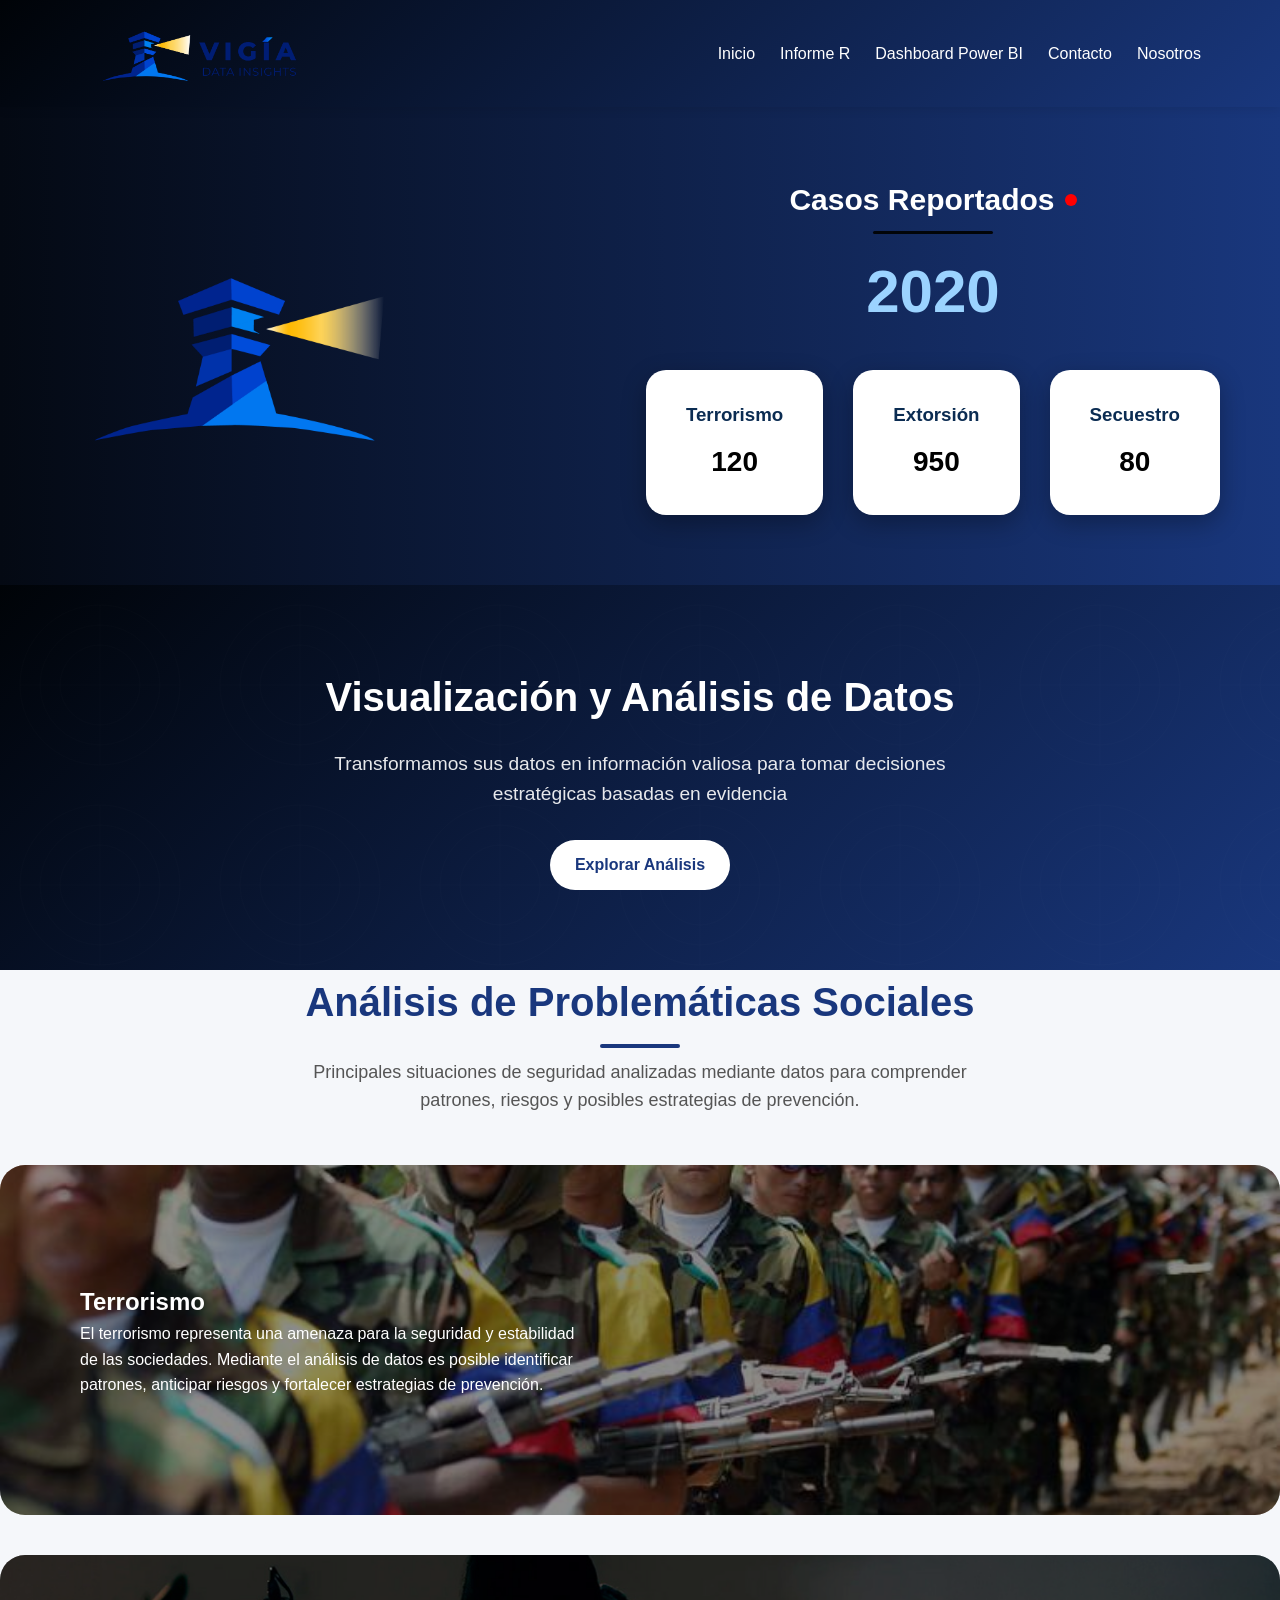
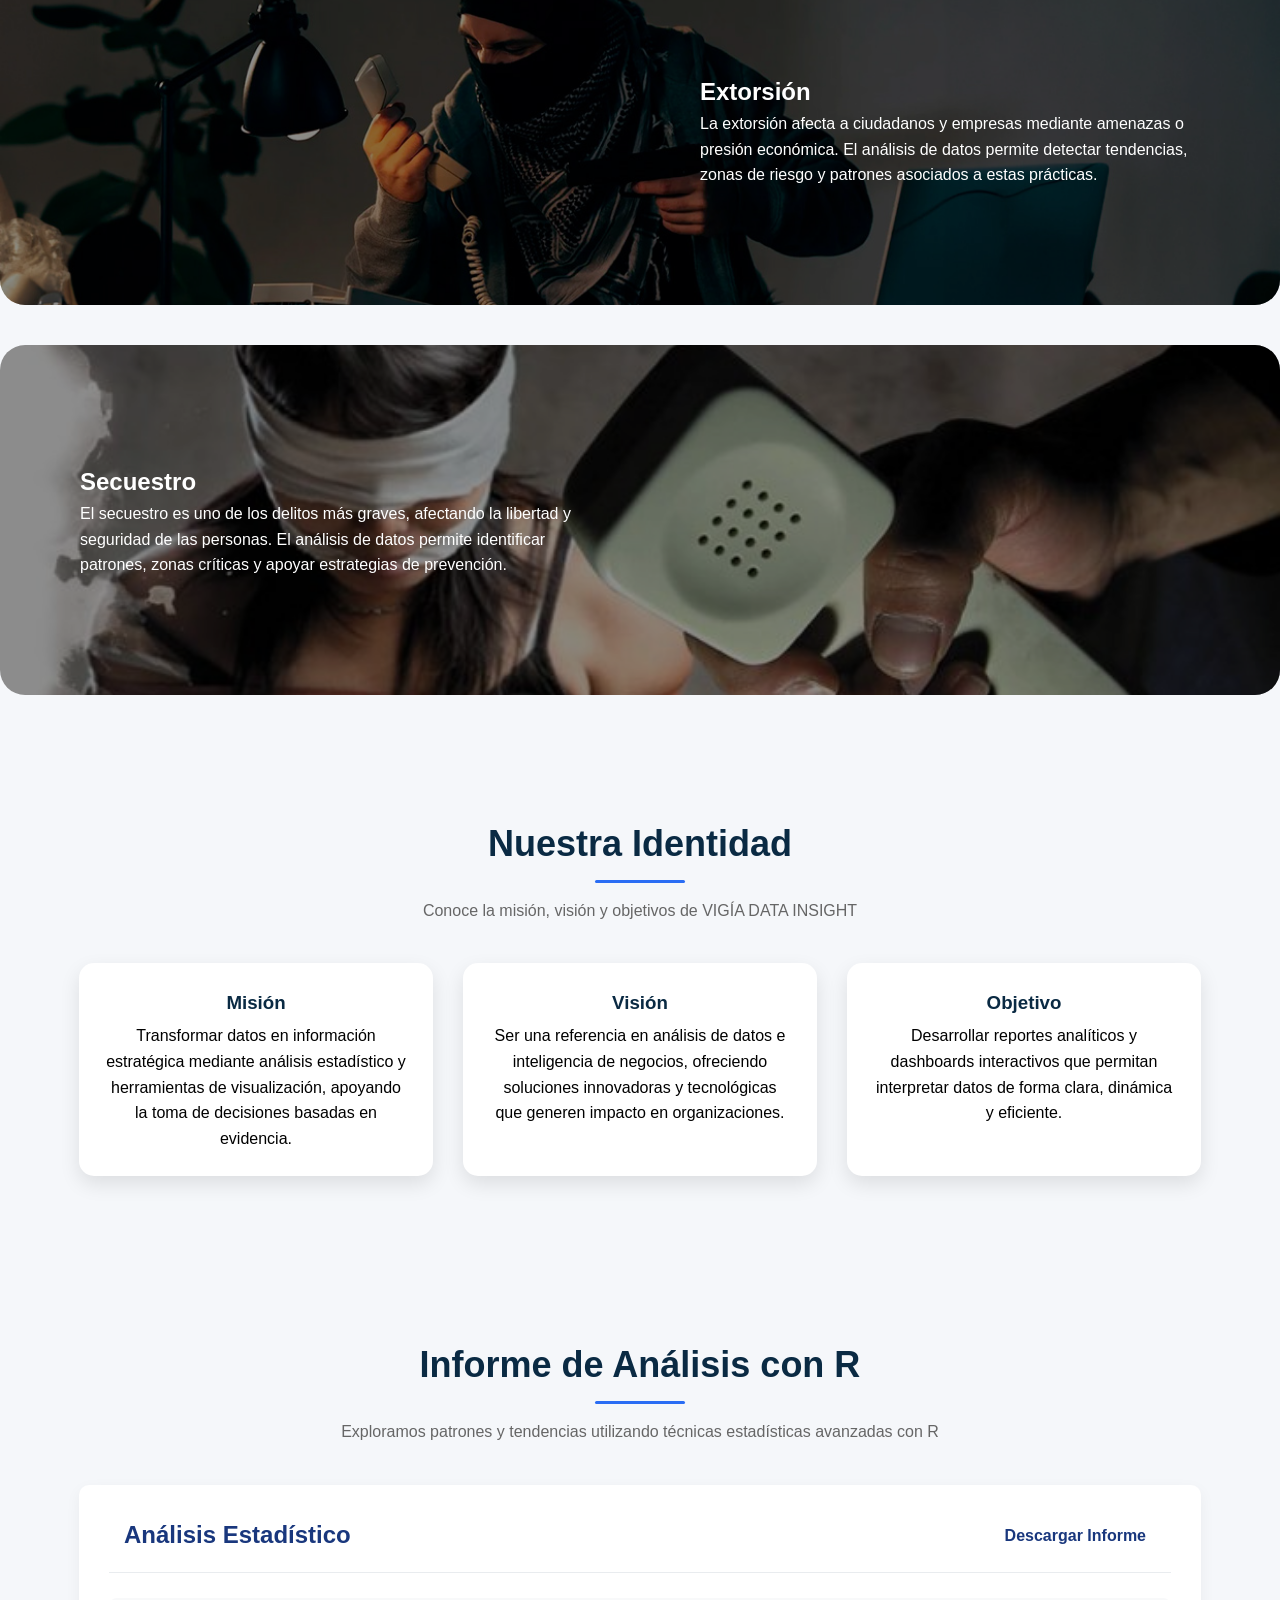
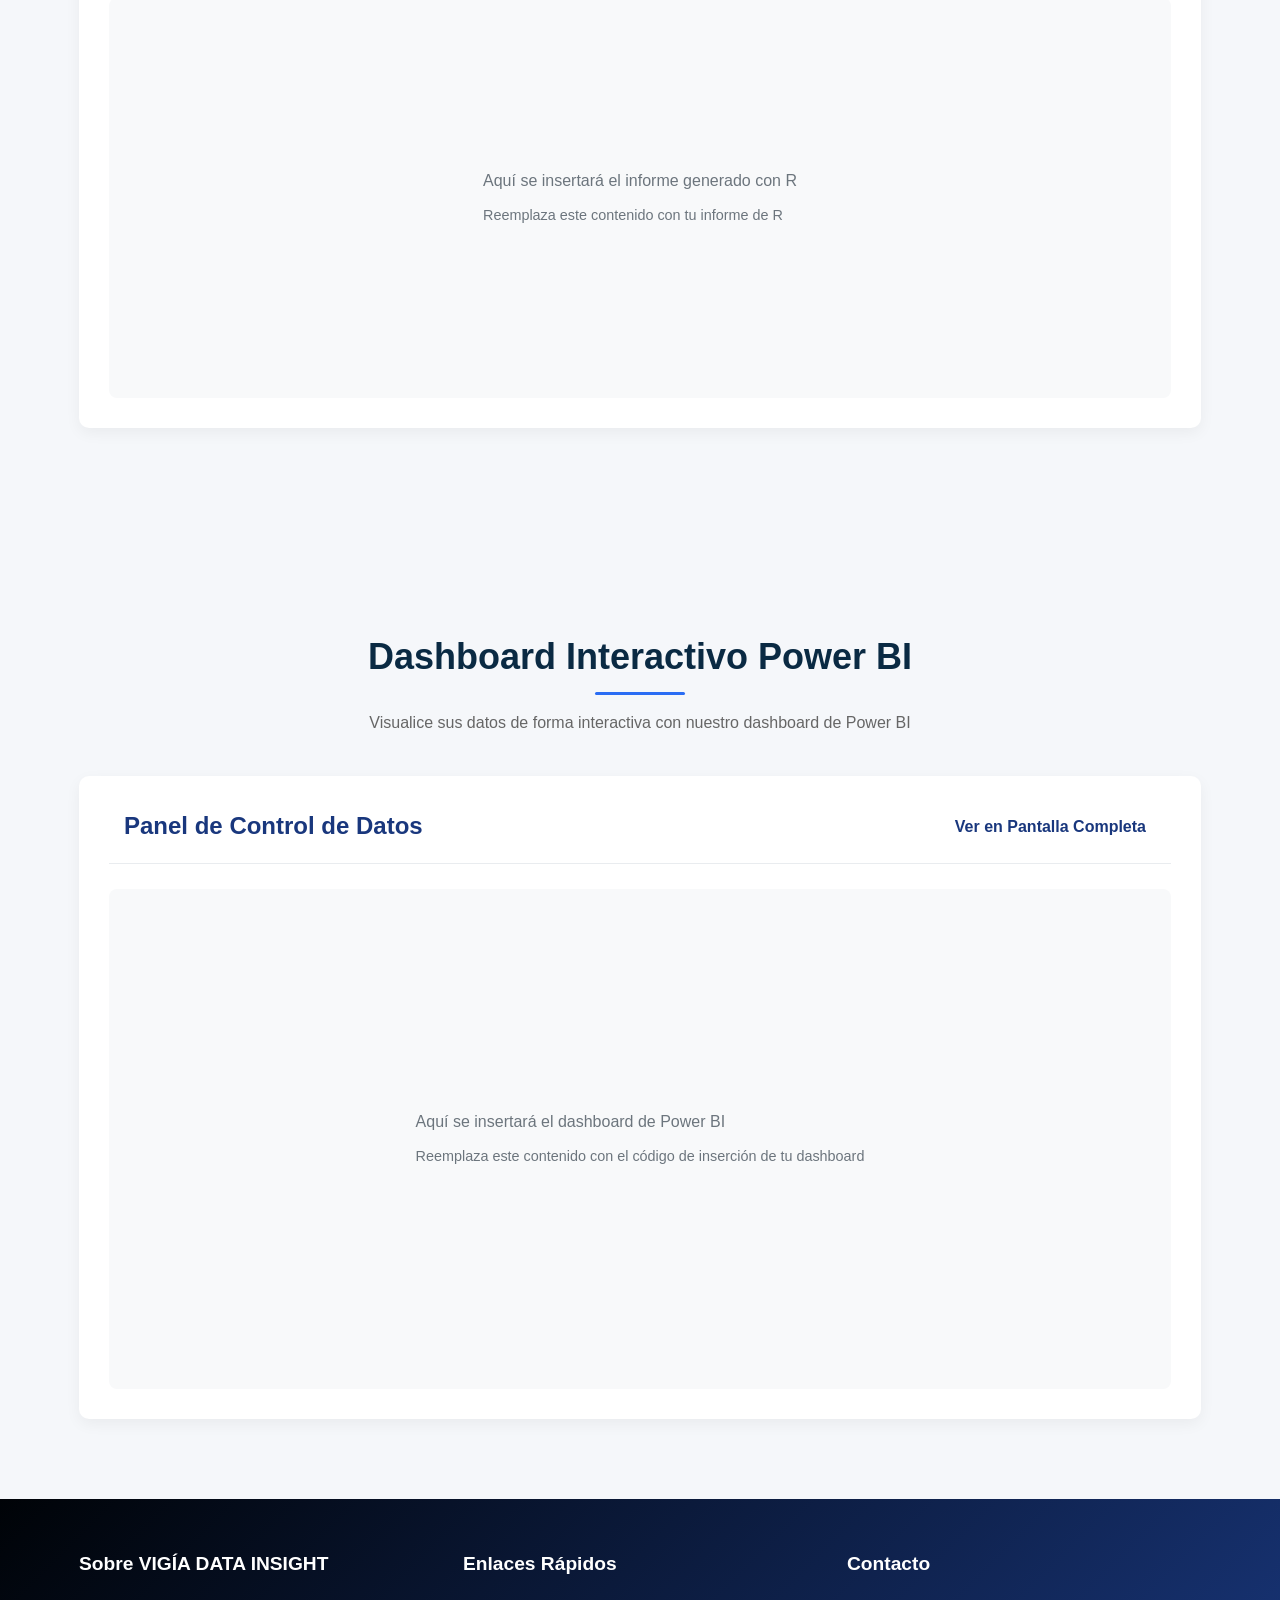
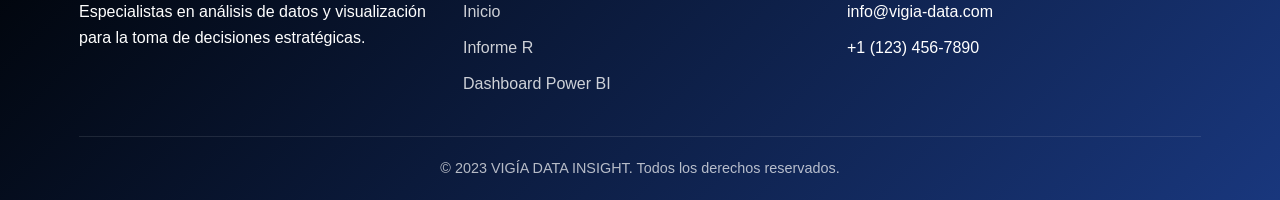
==== vigia_data/index.html @ 7adf818f "repositorio ordenado de la pagina web" ====
<!DOCTYPE html>
<html lang="es">
<head>
    <meta charset="UTF-8">
    <meta name="viewport" content="width=device-width, initial-scale=1.0">
    <title>VIGÍA DATA INSIGHT - Análisis de Datos</title>
    <link rel="stylesheet" href="css/styles.css">

</head>
<body>
    <!-- Header -->
    <header>
        <div class="container">
            <div class="header-content">
                <div class="logo">
                    <img src="img/Vigia Logotipo editable_Version Vertical copia.png" alt="Logo VGIA" class="logo-img">
                    <div class="logo-text">
                        <h1></h1>
                        <span></span>
                    </div>
                </div>
                <nav>
                    <ul>
                        <li><a href="#inicio">Inicio</a></li>
                        <li><a href="#informe-r">Informe R</a></li>
                        <li><a href="#dashboard-bi">Dashboard Power BI</a></li>
                        <li><a href="#contacto">Contacto</a></li>
                        <li><a href="#" onclick="mostrarCreditos()">Nosotros</a></li>
                    </ul>
                </nav>
            </div>
        </div>
    </header>

    <div id="contenido-principal">
    
     <section class="casos">

<div class="logo-area">
    <img src="img/Vigia Logotipo editable_Logo app .png" alt="logo">
</div>

<div class="datos-area">

    <div class="titulo-casos">
        <h2>Casos Reportados</h2>
        <span class="live-dot"></span>
    </div>

    <div class="anio" id="anio">2020</div>

    <div class="cards">

        <div class="card">
            <h3>Terrorismo</h3>
            <p id="terrorismo">0</p>
        </div>

        <div class="card">
            <h3>Extorsión</h3>
            <p id="extorsion">0</p>
        </div>

        <div class="card">
            <h3>Secuestro</h3>
            <p id="secuestro">0</p>
        </div>

    </div>

</div>

</section>
        <!-- Hero Section -->
    <section class="hero" id="inicio">
        <div class="container">
            <div class="hero-content">
                <h2>Visualización y Análisis de Datos</h2>
                <p>Transformamos sus datos en información valiosa para tomar decisiones estratégicas basadas en evidencia</p>
                <a href="#informe-r" class="btn">Explorar Análisis</a>
            </div>
        </div>
    </section>
    
    <section class="problemas">
        
        <div class="titulo-problemas">
                <h1>Análisis de Problemáticas Sociales</h1>
                <p>Principales situaciones de seguridad analizadas mediante datos para comprender patrones, riesgos y posibles estrategias de prevención.</p>
        </div>
    <!-- TERRORISMO -->
        <div class="problema">
            <div class="problema-img">
                <img src="img/terrorismo.jpg" alt="Terrorismo">
            </div>

            <div class="problema-texto">
                <h2>Terrorismo</h2>
                <p>
                    El terrorismo representa una amenaza para la seguridad y estabilidad de las sociedades.
                    Mediante el análisis de datos es posible identificar patrones, anticipar riesgos y
                    fortalecer estrategias de prevención.
                </p>
            </div>
        </div>


    <!-- EXTORSION -->
        <div class="problema reverse">
            <div class="problema-img">
                <img src="img/extorsion.jpg" alt="Extorsión">
            </div>

            <div class="problema-texto">
                <h2>Extorsión</h2>
                <p>
                    La extorsión afecta a ciudadanos y empresas mediante amenazas o presión económica.
                    El análisis de datos permite detectar tendencias, zonas de riesgo y patrones
                    asociados a estas prácticas.
                </p>
            </div>
        </div>

    <!-- SECUESTRO -->
        <div class="problema">
            <div class="problema-img">
                <img src="img/secuestro.jpg" alt="Secuestro">
            </div>

        <div class="problema-texto">
                <h2>Secuestro</h2>
                <p>
                    El secuestro es uno de los delitos más graves, afectando la libertad y seguridad
                    de las personas. El análisis de datos permite identificar patrones, zonas críticas
                    y apoyar estrategias de prevención.
                </p>
            </div>
        </div>

    </section>
    <!-- Sección Misión, Visión y Objetivos -->
    <section class="section" id="nosotros">
        <div class="container">
            <div class="section-title">
                <h2>Nuestra Identidad</h2>
                <p>Conoce la misión, visión y objetivos de VIGÍA DATA INSIGHT</p>
            </div>

            <div class="team-grid">

                <div class="team-card">
                    <h3>Misión</h3>
                    <p>
                        Transformar datos en información estratégica mediante análisis estadístico y herramientas de visualización, 
                        apoyando la toma de decisiones basadas en evidencia.
                    </p>
                </div>

                <div class="team-card">
                    <h3>Visión</h3>
                    <p>
                        Ser una referencia en análisis de datos e inteligencia de negocios, ofreciendo soluciones innovadoras 
                        y tecnológicas que generen impacto en organizaciones.
                    </p>
                </div>

                <div class="team-card">
                    <h3>Objetivo</h3>
                    <p>
                        Desarrollar reportes analíticos y dashboards interactivos que permitan interpretar datos 
                        de forma clara, dinámica y eficiente.
                    </p>
            </div>

        </div>
    </div>


    </section>
    <!-- R Report Section -->
    <section class="section" id="informe-r">
        <div class="container">
            <div class="section-title">
                <h2>Informe de Análisis con R</h2>
                <p>Exploramos patrones y tendencias utilizando técnicas estadísticas avanzadas con R</p>
            </div>

            <div class="r-report">
                <div class="r-report-header">
                    <div class="r-report-title">
                        <i class="fas fa-chart-line"></i>
                        <h3>Análisis Estadístico</h3>
                    </div>
                    <button class="btn">Descargar Informe</button>
                </div>
                
                <!-- ESPACIO PARA AGREGAR TU INFORME DE R -->
                <!-- Reemplaza este div con el código de tu informe de R -->
                <div class="r-report-content">
                    <div>
                        <i class="fas fa-file-code" style="font-size: 3rem; margin-bottom: 15px;"></i>
                        <p>Aquí se insertará el informe generado con R</p>
                        <p style="font-size: 0.9rem; margin-top: 10px;">Reemplaza este contenido con tu informe de R</p>
                    </div>
                </div>
                <!-- FIN DEL ESPACIO PARA EL INFORME DE R -->
            </div>
        </div>
    </section>

    <!-- Power BI Dashboard Section -->
    <section class="section" id="dashboard-bi">
        <div class="container">
            <div class="section-title">
                <h2>Dashboard Interactivo Power BI</h2>
                <p>Visualice sus datos de forma interactiva con nuestro dashboard de Power BI</p>
            </div>

            <div class="bi-dashboard">
                <div class="bi-dashboard-header">
                    <div class="bi-dashboard-title">
                        <i class="fas fa-chart-pie"></i>
                        <h3>Panel de Control de Datos</h3>
                    </div>
                    <button class="btn">Ver en Pantalla Completa</button>
                </div>
                
                <!-- ESPACIO PARA AGREGAR TU DASHBOARD DE POWER BI -->
                <!-- Reemplaza este div con el código de inserción de tu dashboard de Power BI -->
                <div class="bi-dashboard-content">
                    <div>
                        <i class="fas fa-chart-bar" style="font-size: 3rem; margin-bottom: 15px;"></i>
                        <p>Aquí se insertará el dashboard de Power BI</p>
                        <p style="font-size: 0.9rem; margin-top: 10px;">Reemplaza este contenido con el código de inserción de tu dashboard</p>
                    </div>
                </div>
                <!-- FIN DEL ESPACIO PARA EL DASHBOARD DE POWER BI -->
            </div>
        </div>
    </section>

    </div>

<!-- seccion de los creditos -->
<section class="section" id="creditos" style="display:none;">
<div class="container">
    
    <button class="btn" onclick="volverInicio()" style="margin-bottom:30px;">
        ← Volver al Inicio
    </button>

    <div class="section-title">
        <h1>VIGÍA DATA INSIGHTS</h1>
        <p>Equipo de Desarrollo</p>
    </div>

    <!-- BACKEND -->
    <h3 style="text-align:center; margin-top:40px;">Backend</h3>

    <div class="team-grid">

        <div class="team-card">
            <img src="" alt="Perfil">
            <h3>Luis Molano</h3>
            <span>Backend Developer</span>
        </div>

        <div class="team-card">
            <img src="" alt="Perfil">
            <h3>Narling Camargo</h3>
            <span>Backend Developer</span>
        </div>

        <div class="team-card">
            <img src="" alt="Perfil">
            <h3>Andrés Dávila</h3>
            <span>Backend Developer</span>
        </div>

        <div class="team-card">
            <img src="" alt="Perfil">
            <h3>Neiver Almarales</h3>
            <span>Backend Developer</span>
        </div>

        <div class="team-card">
            <img src="" alt="Perfil">
            <h3>Gustavo Molina</h3>
            <span>Backend Developer</span>
        </div>

        <div class="team-card">
            <img src="" alt="Perfil">
            <h3>Juan Felipe Pérez</h3>
            <span>Backend Developer</span>
        </div>

    </div>


    <!-- FRONTEND -->
    <h3 style="text-align:center; margin-top:60px;">Frontend</h3>

    <div class="team-grid">

        <div class="team-card">
            <img src="" alt="Perfil">
            <h3>Guillermo Tovar</h3>
            <span>Frontend Developer</span>
        </div>

        <div class="team-card">
            <img src="" alt="Perfil">
            <h3>Diego Mendoza</h3>
            <span>Frontend Developer</span>
        </div>

        <div class="team-card">
            <img src="" alt="Perfil">
            <h3>Jesús Utria</h3>
            <span>Frontend Developer</span>
        </div>

        <div class="team-card">
            <img src="" alt="Perfil">
            <h3>Sharon Martínez</h3>
            <span>Frontend Developer</span>
        </div>

        <div class="team-card">
            <img src="" alt="Perfil">
            <h3>Angel Roa</h3>
            <span>Frontend Developer</span>
        </div>

        <div class="team-card">
            <img src="" alt="Perfil">
            <h3>Juan David Romero</h3>
            <span>Frontend Developer</span>
        </div>

        <div class="team-card">
            <img src="" alt="Perfil">
            <h3>Diomedes Buelvas</h3>
            <span>Frontend Developer</span>
        </div>

        <div class="team-card">
            <img src="img/TVWSXFBLABHBREMEQMLORL7TCA.avif" alt="Perfil">
            <h3>Denilson Yepes</h3>
            <span>Frontend Developer</span>
        </div>

    </div>

</div>
</section>

    <!-- Footer -->
    <footer id="contacto">
        <div class="container">
            <div class="footer-content">
                <div class="footer-section">
                    <h3>Sobre VIGÍA DATA INSIGHT</h3>
                    <p>Especialistas en análisis de datos y visualización para la toma de decisiones estratégicas.</p>
                </div>
                <div class="footer-section">
                    <h3>Enlaces Rápidos</h3>
                    <ul>
                        <li><a href="#inicio">Inicio</a></li>
                        <li><a href="#informe-r">Informe R</a></li>
                        <li><a href="#dashboard-bi">Dashboard Power BI</a></li>
                    </ul>
                </div>
                <div class="footer-section">
                    <h3>Contacto</h3>
                    <ul>
                        <li><i class="fas fa-envelope"></i> info@vigia-data.com</li>
                        <li><i class="fas fa-phone"></i> +1 (123) 456-7890</li>
                    </ul>
                </div>
            </div>
            <div class="footer-bottom">
                <p>&copy; 2023 VIGÍA DATA INSIGHT. Todos los derechos reservados.</p>
            </div>
        </div>
    </footer>
</div>

<script src="js/script.js"></script>

</body>
</html>
---- vigia_data/css/styles.css ----
:root {
            --primary-color: #19377d;
            --secondary-color: #000307;
            --accent-color: #134faf;
            --light-color: #193551;
            --dark-color: #000000;
            --gradient: linear-gradient(135deg, var(--secondary-color), var(--primary-color));
        }

        * {
            margin: 0;
            padding: 0;
            box-sizing: border-box;
            font-family: 'Segoe UI', Tahoma, Geneva, Verdana, sans-serif;
        }

        body {
            background-color: #f5f7fa;
            color: var(--dark-color);
            line-height: 1.6;
        }

        /* Header Styles */
        header {
            background: var(--gradient);
            color: white;
            padding: 1rem 0;
            position: sticky;
            top: 0;
            z-index: 1000;
            box-shadow: 0 2px 10px rgba(0, 0, 0, 0.1);
        }

        .container {
            width: 90%;
            max-width: 1200px;
            margin: 0 auto;
            padding: 0 15px;
        }

        .header-content {
            display: flex;
            justify-content: space-between;
            align-items: center;
        }

        .logo {
            display: flex;
            align-items: center;
            gap: 50px;
        }

        .logo-icon {
            width: 50px;
            height: 50px;
            background-color: white;
            border-radius: 50%;
            display: flex;
            align-items: center;
            justify-content: center;
        }

        .logo-icon i {
            color: var(--primary-color);
            font-size: 50px;
        }

        .logo-text h1 {
            font-size: 1.8rem;
            font-weight: 700;
            letter-spacing: 1px;
        }

        .logo-text span {
            font-size: 0.9rem;
            font-weight: 400;
            opacity: 0.9;
        }

        .logo-img {
            height: 75px;
            width: auto;
        }

        nav ul {
            display: flex;
            list-style: none;
            gap: 25px;
        }

        nav a {
            color: white;
            text-decoration: none;
            font-weight: 500;
            transition: opacity 0.3s;
        }

        nav a:hover {
            opacity: 0.8;
        }

        /* Hero Section */
        .hero {
            background: var(--gradient);
            color: white;
            padding: 80px 0;
            text-align: center;
            position: relative;
            overflow: hidden;
        }

        .hero::before {
            content: "";
            position: absolute;
            top: 0;
            left: 0;
            right: 0;
            bottom: 0;
            background-image: url('data:image/svg+xml;utf8,<svg xmlns="http://www.w3.org/2000/svg" width="100" height="100" viewBox="0 0 100 100"><circle cx="50" cy="50" r="40" fill="none" stroke="rgba(255,255,255,0.1)" stroke-width="0.5"/><circle cx="50" cy="50" r="30" fill="none" stroke="rgba(255,255,255,0.1)" stroke-width="0.5"/><circle cx="50" cy="50" r="20" fill="none" stroke="rgba(255,255,255,0.1)" stroke-width="0.5"/><line x1="50" y1="10" x2="50" y2="90" stroke="rgba(255,255,255,0.1)" stroke-width="0.5"/><line x1="10" y1="50" x2="90" y2="50" stroke="rgba(255,255,255,0.1)" stroke-width="0.5"/></svg>');
            background-size: 200px 200px;
            opacity: 0.1;
        }

        .hero-content {
            position: relative;
            z-index: 1;
        }

        .hero h2 {
            font-size: 2.5rem;
            margin-bottom: 20px;
            font-weight: 700;
        }

        .hero p {
            font-size: 1.2rem;
            max-width: 700px;
            margin: 0 auto 30px;
            opacity: 0.9;
        }

        .btn {
            display: inline-block;
            background: white;
            color: var(--primary-color);
            padding: 12px 25px;
            border-radius: 50px;
            font-weight: 600;
            text-decoration: none;
            transition: transform 0.3s, box-shadow 0.3s;
            border: none;
            cursor: pointer;
            font-size: 1rem;
        }

        .btn:hover {
            transform: translateY(-3px);
            box-shadow: 0 10px 20px rgba(0, 0, 0, 0.1);
        }

        /* Content Sections */
        .section {
            padding: 80px 0;
        }

        .section-title {
            text-align: center;
            margin-bottom: 50px;
        }

        .section-title h2 {
            font-size: 2.2rem;
            color: var(--primary-color);
            margin-bottom: 15px;
            position: relative;
            display: inline-block;
        }

        .section-title h2::after {
            content: "";
            position: absolute;
            bottom: -10px;
            left: 50%;
            transform: translateX(-50%);
            width: 60px;
            height: 3px;
            background: var(--accent-color);
        }

        .section-title p {
            color: #6c757d;
            max-width: 700px;
            margin: 0 auto;
        }

        .titulo-problemas{
        text-align: center;
        margin-bottom: 50px;
        }

        .titulo-problemas h1{
            font-size: 40px;
            color: #19377d;
            margin-bottom: 10px;
        }

        .titulo-problemas p{
            font-size: 18px;
            color: #555;
            max-width: 700px;
            margin: auto;
        }

        .titulo-problemas h1::after{
            content: "";
            display: block;
            width: 120px;
            height: 4px;
            background: #19377d;
            margin: 10px auto 0 auto;
            border-radius: 2px;
            width: 80px;
            height: 4px;
        }

        .problema{
            position: relative;
            width: 100%;
            height: 350px;
            overflow: hidden;
            display: flex;
            align-items: center;
            padding-left: 80px;
        }

        /* contenedor de la imagen ocupa todo */
        .problema-img{
            position: absolute;
            top: 0;
            left: 0;
            width: 100%;
            height: 100%;
        }

        /* imagen cubre todo el fondo */
        .problema-img img{
            width: 100%;
            height: 100%;
            object-fit: cover;
        }

        /* capa oscura */
        .problema::before{
            content: "";
            position: absolute;
            top:0;
            left:0;
            width:100%;
            height:100%;
            background: rgba(0,0,0,0.45);
            z-index:1;
        }

        /* texto encima */
        .problema-texto{
            position: relative;
            z-index:2;
            color:white;
            max-width:500px;
        }

        .problema{
            position: relative;
            width: 100%;
            height: 350px;
            overflow: hidden;
            display: flex;
            align-items: center;
            padding-left: 80px;
            border-radius: 25px;
            margin-bottom: 40px;
        }

        /* cuando tenga reverse el texto se va a la derecha */
        .problema.reverse{
            justify-content: flex-end;
            padding-right: 80px;
        }   

        /* texto */
        .problema-texto{
            position: relative;
            z-index: 2;
            color: white;
            max-width: 500px;
        }   
            
        /* R Report Section */
        .r-report {
            background-color: white;
            border-radius: 10px;
            box-shadow: 0 5px 15px rgba(0, 0, 0, 0.05);
            padding: 30px;
            margin-bottom: 40px;
        }

        .r-report-header {
            display: flex;
            justify-content: space-between;
            align-items: center;
            margin-bottom: 25px;
            border-bottom: 1px solid #e9ecef;
            padding-bottom: 15px;
        }

        .r-report-title {
            display: flex;
            align-items: center;
            gap: 15px;
        }

        .r-report-title i {
            font-size: 1.5rem;
            color: var(--secondary-color);
        }

        .r-report-title h3 {
            color: var(--primary-color);
            font-size: 1.5rem;
        }

        .r-report-content {
            min-height: 400px;
            background-color: #f8f9fa;
            border-radius: 8px;
            padding: 20px;
            display: flex;
            align-items: center;
            justify-content: center;
            color: #6c757d;
        }

        /* Power BI Dashboard Section */
        .bi-dashboard {
            background-color: white;
            border-radius: 10px;
            box-shadow: 0 5px 15px rgba(0, 0, 0, 0.05);
            padding: 30px;
        }

        .bi-dashboard-header {
            display: flex;
            justify-content: space-between;
            align-items: center;
            margin-bottom: 25px;
            border-bottom: 1px solid #e9ecef;
            padding-bottom: 15px;
        }

        .bi-dashboard-title {
            display: flex;
            align-items: center;
            gap: 15px;
        }

        .bi-dashboard-title i {
            font-size: 1.5rem;
            color: var(--secondary-color);
        }

        .bi-dashboard-title h3 {
            color: var(--primary-color);
            font-size: 1.5rem;
        }

        .bi-dashboard-content {
            min-height: 500px;
            background-color: #f8f9fa;
            border-radius: 8px;
            padding: 20px;
            display: flex;
            align-items: center;
            justify-content: center;
            color: #6c757d;
        }

        /* setcion de la animacion de los casos */
        .casos{
            display:flex;
            align-items:center;
            justify-content:space-between;
            background:linear-gradient(90deg,#040913,#19377d);
            padding:60px;
            color:white;
        }

        .logo-area img{
            width:350px;
        }

        /* titulo */

        .titulo-casos{
            display:flex;
            align-items:center;
            justify-content:center;
            gap:10px;
            margin-bottom:5px;
        }

        .titulo-casos h2{
            font-size:30px;
        }

        /* año grande */

        .anio{
            font-size:60px;
            font-weight:bold;
            color:#9bd3ff;
            text-align:center;   /* centra el texto */
            width:100%;          /* ocupa todo el ancho */
            margin:10px 0 30px 0;
        }

        .titulo-casos{
            position:relative;
            padding-bottom:10px;
        }

        .titulo-casos::after{
            content:"";
            position:absolute;
            bottom:0;
            left:50%;
            transform:translateX(-50%);
            width:120px;
            height:3px;
            background:#020508;
        border-radius:2px;
        }
        /* punto rojo */

        .live-dot{
            width:12px;
            height:12px;
            background:red;
            border-radius:50%;
            animation:blink 1s infinite;
        }

        @keyframes blink{
            0%{opacity:1;}
            50%{opacity:0.3;}
            100%{opacity:1;}
        }

        /* tarjetas */

        .cards{
            display:flex;
            gap:30px;
        }

        .card{
            background:white;
            padding:30px 40px;
            border-radius:20px;
            box-shadow:0 8px 25px rgba(0,0,0,0.3);
            text-align:center;
            transition:transform .3s;
        }

        .card:hover{
            transform:translateY(-5px);
        }

        /* titulos */

        .card h3{
            color:#0b2c52;
            margin-bottom:10px;
        }

        /* numeros */

        .card p{
            color:black;
            font-size:28px;
            font-weight:bold;
        }
        
        /* Responsive */
        
        @media (max-width: 768px) {
            .header-content {
                flex-direction: column;
                gap: 15px;
            }

            nav ul {
                flex-wrap: wrap;
                justify-content: center;
            }

            .hero h2 {
                font-size: 2rem;
            }

            .section {
                padding: 50px 0;
            }
        }
/* TITULO */

.section-title{
text-align:center;
margin-bottom:40px;
}

.section-title h2{
font-size:36px;
color:#0a2a43;
position:relative;
display:inline-block;
padding-bottom:10px;
}

.section-title h2::after{
content:"";
display:block;
width:90px;
height:3px;
background:#2a6df4;
margin:10px auto;
border-radius:2px;
}

.section-title p{
color:#666;
}

/* SUBTITULOS */

.subtitulo{
text-align:center;
margin:50px 0 25px 0;
color:#0a2a43;
font-size:24px;
}

/* GRID */

.team-grid{
display:grid;
grid-template-columns:repeat(auto-fit,minmax(200px,1fr));
gap:30px;
}

/* TARJETAS */

.team-card{
background:white;
padding:25px;
border-radius:15px;
text-align:center;
box-shadow:0 8px 20px rgba(0,0,0,0.1);
transition:transform .3s, box-shadow .3s;
}

/* HOVER */

.team-card:hover{
transform:translateY(-8px);
box-shadow:0 12px 30px rgba(0,0,0,0.2);
}

/* FOTO */

.team-card img{
width:90px;
height:90px;
border-radius:50%;
object-fit:cover;
margin-bottom:15px;
border:3px solid #2a6df4;
}

/* NOMBRE */

.team-card h3{
margin-bottom:5px;
color:#0a2a43;
}

/* ROL */

.team-card span{
font-size:14px;
color:#2a6df4;
font-weight:bold;
}


        /* Footer */
        footer {
            background: var(--gradient);
            color: white;
            padding: 50px 0 20px;
        }

        .footer-content {
            display: grid;
            grid-template-columns: repeat(auto-fit, minmax(250px, 1fr));
            gap: 30px;
            margin-bottom: 30px;
        }

        .footer-section h3 {
            margin-bottom: 20px;
            font-size: 1.2rem;
        }

        .footer-section ul {
            list-style: none;
        }

        .footer-section ul li {
            margin-bottom: 10px;
        }

        .footer-section a {
            color: rgba(255, 255, 255, 0.8);
            text-decoration: none;
            transition: color 0.3s;
        }

        .footer-section a:hover {
            color: white;
        }

        .footer-bottom {
            text-align: center;
            padding-top: 20px;
            border-top: 1px solid rgba(255, 255, 255, 0.1);
            font-size: 0.9rem;
            color: rgba(255, 255, 255, 0.7);
        }

        /* Responsive */
        @media (max-width: 768px) {
            .header-content {
                flex-direction: column;
                gap: 15px;
            }

            nav ul {
                flex-wrap: wrap;
                justify-content: center;
            }

            .hero h2 {
                font-size: 2rem;
            }

            .section {
                padding: 50px 0;
            }
        }
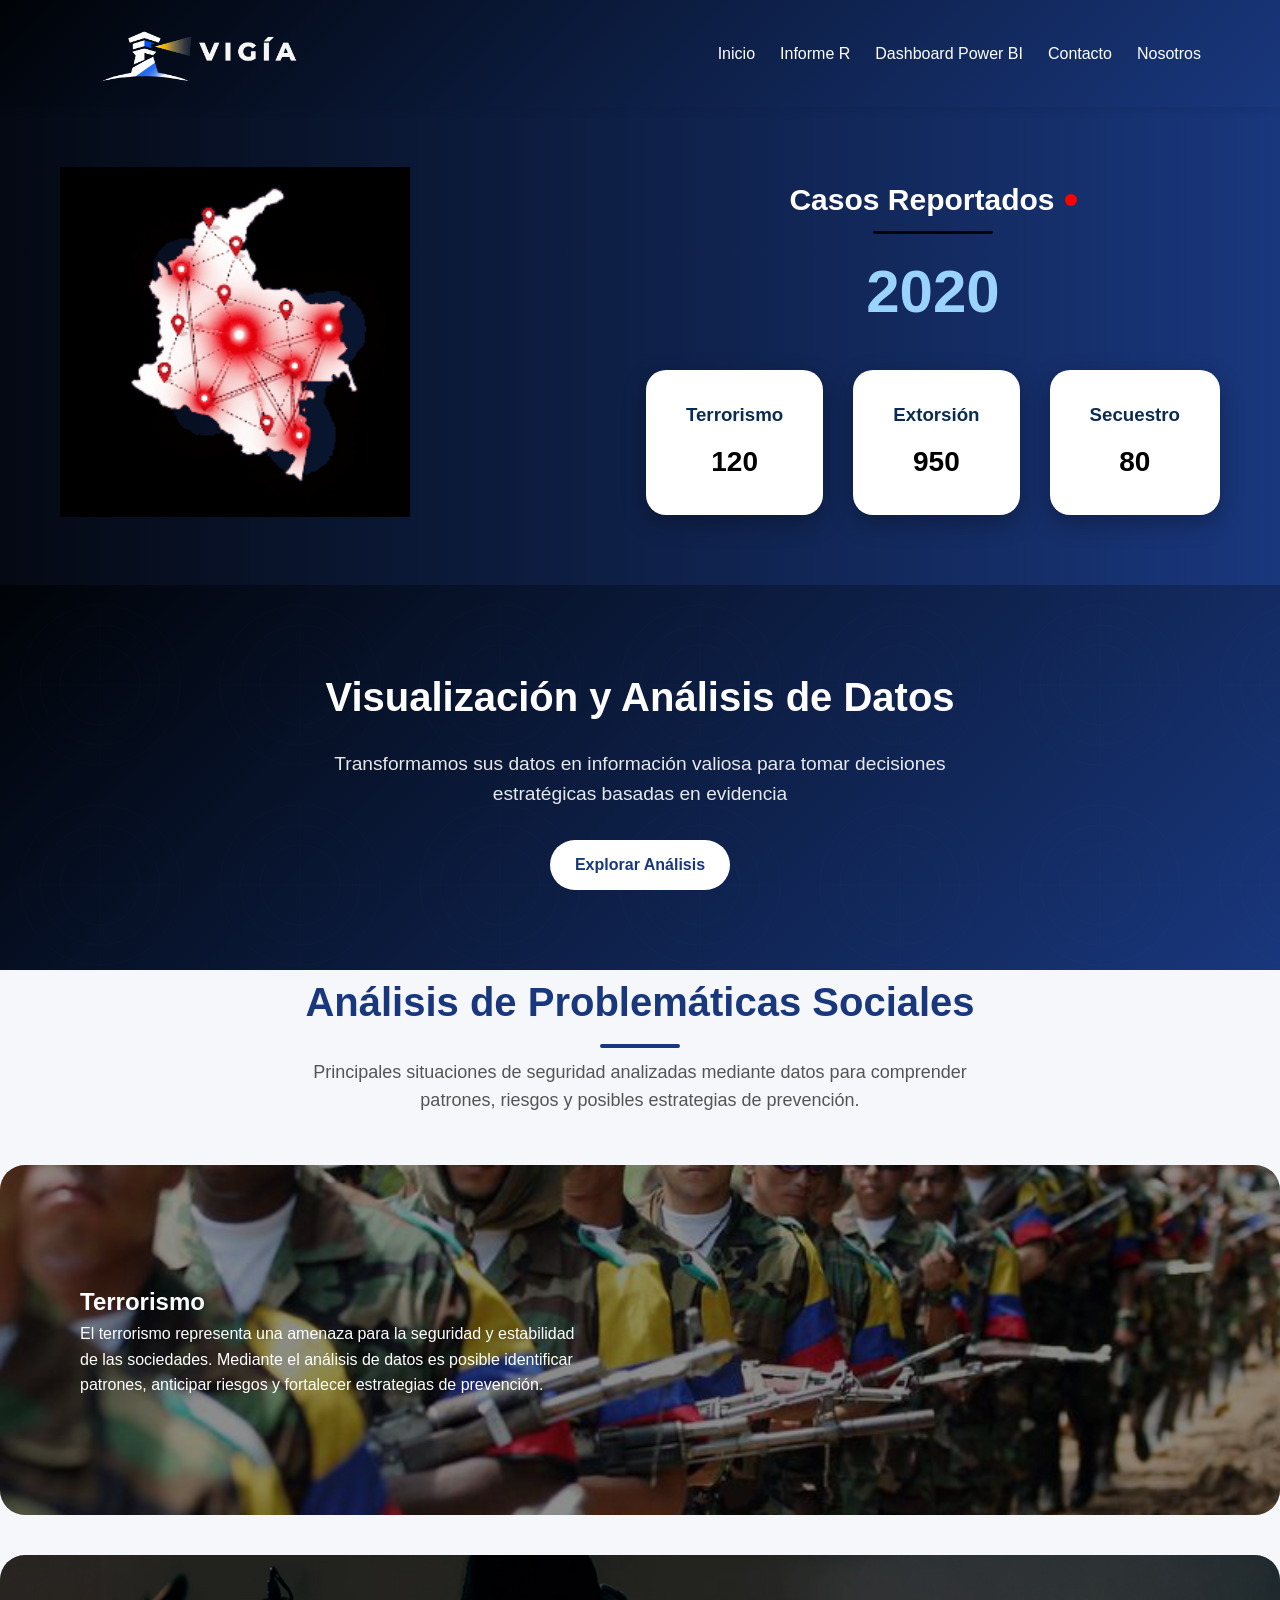
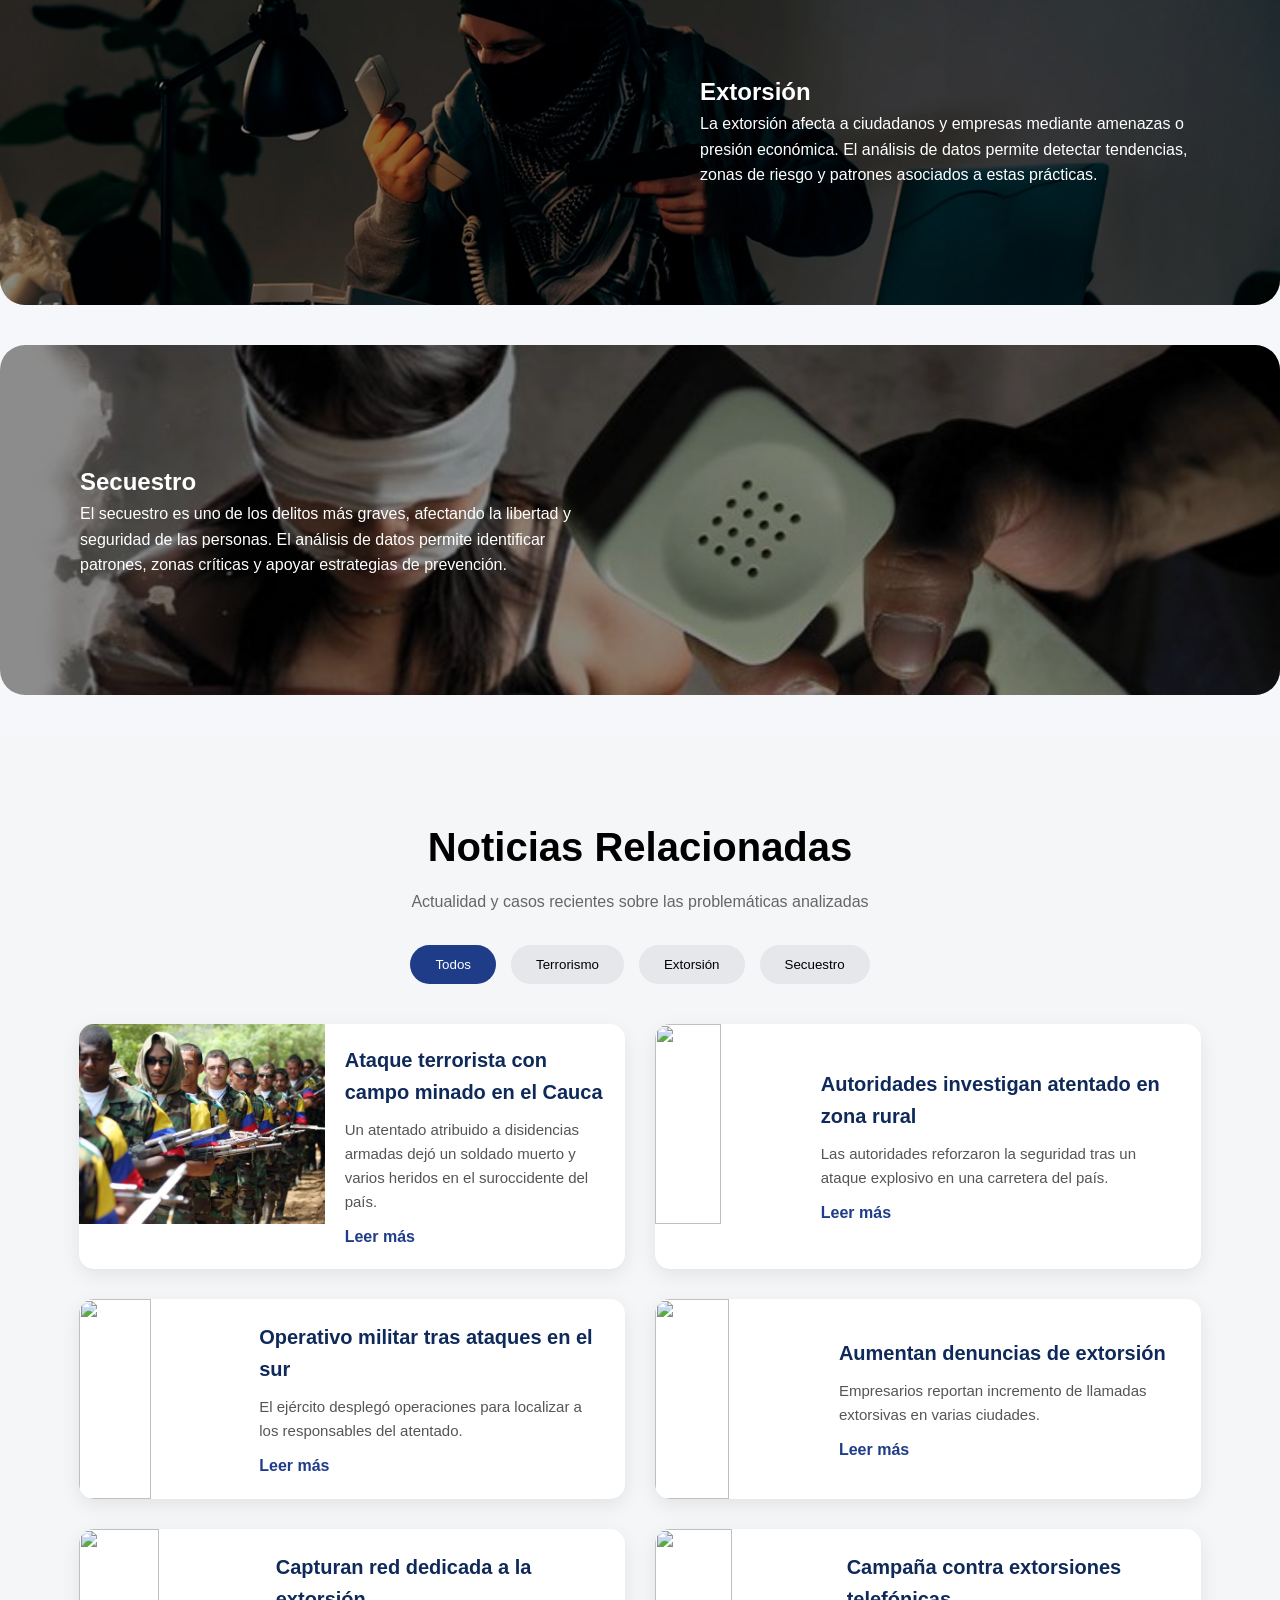
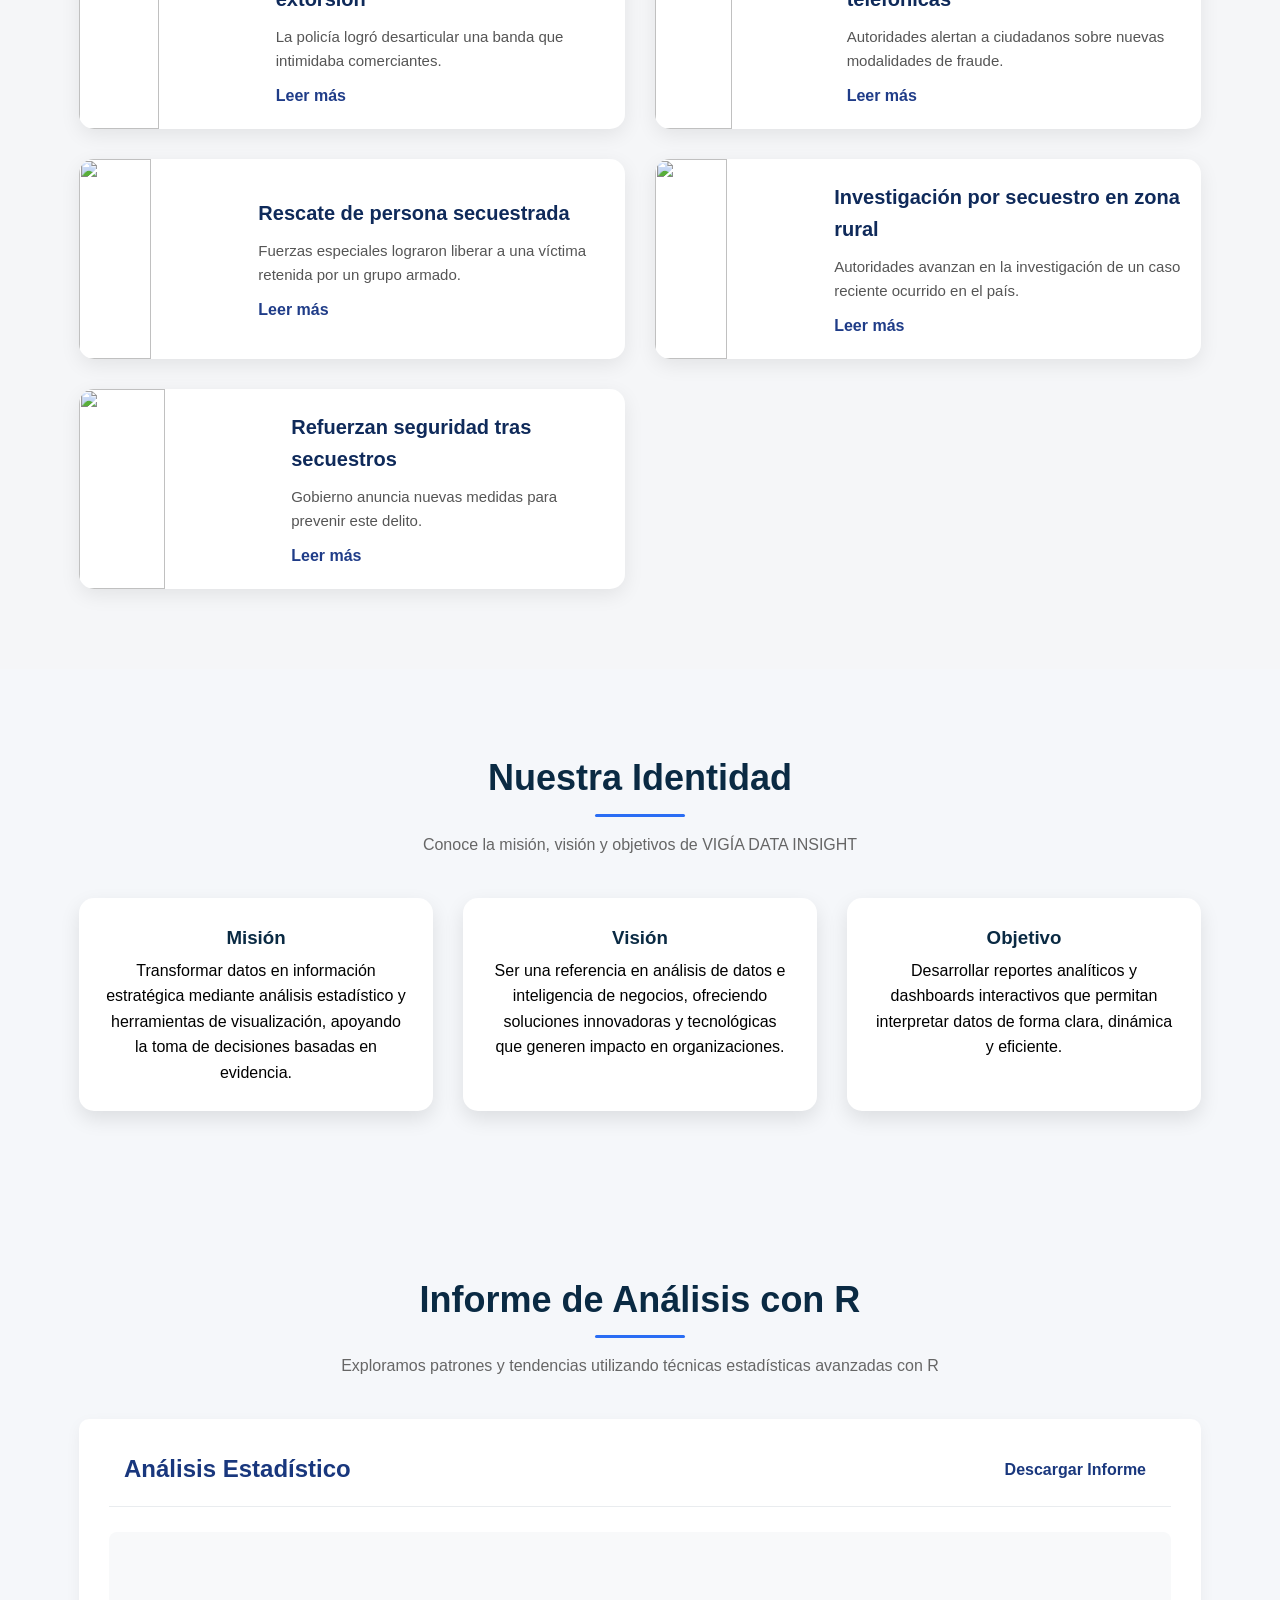
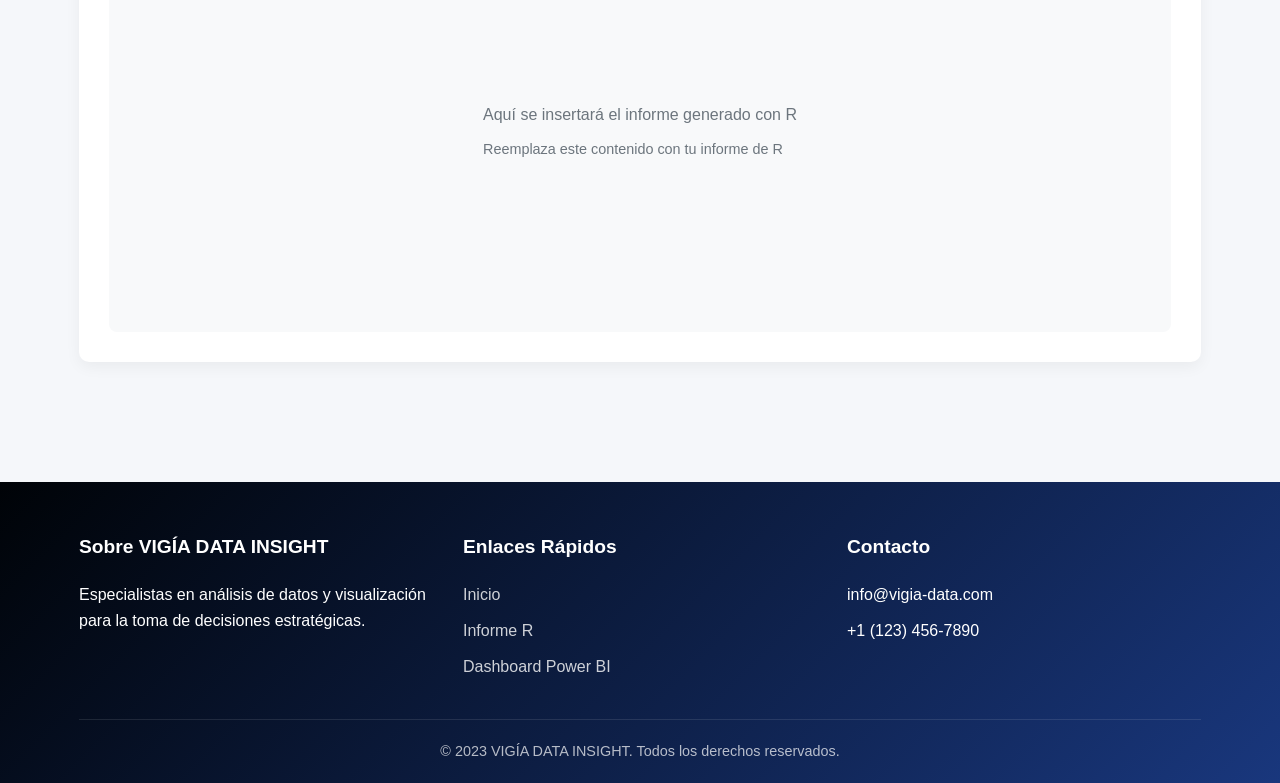
==== commit d85c5fb5: "cammit pre finalización agregado seccion de la noticias y organización de lo index" ====
--- a/vigia_data/index.html
+++ b/vigia_data/index.html
@@ -13,7 +13,7 @@
         <div class="container">
             <div class="header-content">
                 <div class="logo">
-                    <img src="img/Vigia Logotipo editable_Version Vertical copia.png" alt="Logo VGIA" class="logo-img">
+                    <img src="img/Logotipo editable_Logo horizontal monocromatico sin fondo.png" alt="Logo VGIA" class="logo-img">
                     <div class="logo-text">
                         <h1></h1>
                         <span></span>
@@ -23,9 +23,9 @@
                     <ul>
                         <li><a href="#inicio">Inicio</a></li>
                         <li><a href="#informe-r">Informe R</a></li>
-                        <li><a href="#dashboard-bi">Dashboard Power BI</a></li>
+                        <li><a href="dashboard/index.html">Dashboard Power BI</a></li>
                         <li><a href="#contacto">Contacto</a></li>
-                        <li><a href="#" onclick="mostrarCreditos()">Nosotros</a></li>
+                        <li><a href="creditos/index.html">Nosotros</a></li>
                     </ul>
                 </nav>
             </div>
@@ -37,7 +37,7 @@
      <section class="casos">
 
 <div class="logo-area">
-    <img src="img/Vigia Logotipo editable_Logo app .png" alt="logo">
+    <img src="img/0311(2).gif" alt="logo">
 </div>
 
 <div class="datos-area">
@@ -137,6 +137,210 @@
             </div>
         </div>
 
+    <section class="noticias">
+
+<div class="container">
+
+<h2 class="titulo-noticias">Noticias Relacionadas</h2>
+<p class="subtitulo-noticias">
+Actualidad y casos recientes sobre las problemáticas analizadas
+</p>
+
+<div class="filtros">
+
+<button class="filtro-btn active" data-filter="todos">Todos</button>
+<button class="filtro-btn" data-filter="terrorismo">Terrorismo</button>
+<button class="filtro-btn" data-filter="extorsion">Extorsión</button>
+<button class="filtro-btn" data-filter="secuestro">Secuestro</button>
+
+</div>
+
+<div class="noticias-container">
+
+<!-- NOTICIA -->
+
+<div class="noticia" data-category="terrorismo">
+
+<img src="img/terrorismo.jpg">
+
+<div class="noticia-texto">
+
+<h3>Ataque terrorista con campo minado en el Cauca</h3>
+
+<p>
+Un atentado atribuido a disidencias armadas dejó un soldado muerto y varios heridos en el suroccidente del país.
+</p>
+
+<a href="https://www.eltiempo.com/" target="_blank">Leer más</a>
+
+</div>
+
+</div>
+
+
+<div class="noticia" data-category="terrorismo">
+
+<img src="img/terrorismo2.jpg">
+
+<div class="noticia-texto">
+
+<h3>Autoridades investigan atentado en zona rural</h3>
+
+<p>
+Las autoridades reforzaron la seguridad tras un ataque explosivo en una carretera del país.
+</p>
+
+<a href="https://www.semana.com/" target="_blank">Leer más</a>
+
+</div>
+
+</div>
+
+
+<div class="noticia" data-category="terrorismo">
+
+<img src="img/terrorismo3.jpg">
+
+<div class="noticia-texto">
+
+<h3>Operativo militar tras ataques en el sur</h3>
+
+<p>
+El ejército desplegó operaciones para localizar a los responsables del atentado.
+</p>
+
+<a href="https://www.bluradio.com/" target="_blank">Leer más</a>
+
+</div>
+
+</div>
+
+
+
+<!-- EXTORSION -->
+
+<div class="noticia" data-category="extorsion">
+
+<img src="img/extorsion1.jpg">
+
+<div class="noticia-texto">
+
+<h3>Aumentan denuncias de extorsión</h3>
+
+<p>
+Empresarios reportan incremento de llamadas extorsivas en varias ciudades.
+</p>
+
+<a href="https://www.eltiempo.com/" target="_blank">Leer más</a>
+
+</div>
+
+</div>
+
+
+<div class="noticia" data-category="extorsion">
+
+<img src="img/extorsion2.jpg">
+
+<div class="noticia-texto">
+
+<h3>Capturan red dedicada a la extorsión</h3>
+
+<p>
+La policía logró desarticular una banda que intimidaba comerciantes.
+</p>
+
+<a href="https://www.semana.com/" target="_blank">Leer más</a>
+
+</div>
+
+</div>
+
+
+<div class="noticia" data-category="extorsion">
+
+<img src="img/extorsion3.jpg">
+
+<div class="noticia-texto">
+
+<h3>Campaña contra extorsiones telefónicas</h3>
+
+<p>
+Autoridades alertan a ciudadanos sobre nuevas modalidades de fraude.
+</p>
+
+<a href="https://www.bluradio.com/" target="_blank">Leer más</a>
+
+</div>
+
+</div>
+
+
+
+<!-- SECUESTRO -->
+
+<div class="noticia" data-category="secuestro">
+
+<img src="img/secuestro1.jpg">
+
+<div class="noticia-texto">
+
+<h3>Rescate de persona secuestrada</h3>
+
+<p>
+Fuerzas especiales lograron liberar a una víctima retenida por un grupo armado.
+</p>
+
+<a href="https://www.eltiempo.com/" target="_blank">Leer más</a>
+
+</div>
+
+</div>
+
+
+<div class="noticia" data-category="secuestro">
+
+<img src="img/secuestro2.jpg">
+
+<div class="noticia-texto">
+
+<h3>Investigación por secuestro en zona rural</h3>
+
+<p>
+Autoridades avanzan en la investigación de un caso reciente ocurrido en el país.
+</p>
+
+<a href="https://www.semana.com/" target="_blank">Leer más</a>
+
+</div>
+
+</div>
+
+
+<div class="noticia" data-category="secuestro">
+
+<img src="img/secuestro3.jpg">
+
+<div class="noticia-texto">
+
+<h3>Refuerzan seguridad tras secuestros</h3>
+
+<p>
+Gobierno anuncia nuevas medidas para prevenir este delito.
+</p>
+
+<a href="https://www.bluradio.com/" target="_blank">Leer más</a>
+
+</div>
+
+</div>
+
+</div>
+
+</div>
+
+</section>
+    
     </section>
     <!-- Sección Misión, Visión y Objetivos -->
     <section class="section" id="nosotros">
@@ -207,154 +411,7 @@
             </div>
         </div>
     </section>
-
-    <!-- Power BI Dashboard Section -->
-    <section class="section" id="dashboard-bi">
-        <div class="container">
-            <div class="section-title">
-                <h2>Dashboard Interactivo Power BI</h2>
-                <p>Visualice sus datos de forma interactiva con nuestro dashboard de Power BI</p>
-            </div>
-
-            <div class="bi-dashboard">
-                <div class="bi-dashboard-header">
-                    <div class="bi-dashboard-title">
-                        <i class="fas fa-chart-pie"></i>
-                        <h3>Panel de Control de Datos</h3>
-                    </div>
-                    <button class="btn">Ver en Pantalla Completa</button>
-                </div>
-                
-                <!-- ESPACIO PARA AGREGAR TU DASHBOARD DE POWER BI -->
-                <!-- Reemplaza este div con el código de inserción de tu dashboard de Power BI -->
-                <div class="bi-dashboard-content">
-                    <div>
-                        <i class="fas fa-chart-bar" style="font-size: 3rem; margin-bottom: 15px;"></i>
-                        <p>Aquí se insertará el dashboard de Power BI</p>
-                        <p style="font-size: 0.9rem; margin-top: 10px;">Reemplaza este contenido con el código de inserción de tu dashboard</p>
-                    </div>
-                </div>
-                <!-- FIN DEL ESPACIO PARA EL DASHBOARD DE POWER BI -->
-            </div>
-        </div>
-    </section>
-
-    </div>
-
-<!-- seccion de los creditos -->
-<section class="section" id="creditos" style="display:none;">
-<div class="container">
-    
-    <button class="btn" onclick="volverInicio()" style="margin-bottom:30px;">
-        ← Volver al Inicio
-    </button>
-
-    <div class="section-title">
-        <h1>VIGÍA DATA INSIGHTS</h1>
-        <p>Equipo de Desarrollo</p>
-    </div>
-
-    <!-- BACKEND -->
-    <h3 style="text-align:center; margin-top:40px;">Backend</h3>
-
-    <div class="team-grid">
-
-        <div class="team-card">
-            <img src="" alt="Perfil">
-            <h3>Luis Molano</h3>
-            <span>Backend Developer</span>
-        </div>
-
-        <div class="team-card">
-            <img src="" alt="Perfil">
-            <h3>Narling Camargo</h3>
-            <span>Backend Developer</span>
-        </div>
-
-        <div class="team-card">
-            <img src="" alt="Perfil">
-            <h3>Andrés Dávila</h3>
-            <span>Backend Developer</span>
-        </div>
-
-        <div class="team-card">
-            <img src="" alt="Perfil">
-            <h3>Neiver Almarales</h3>
-            <span>Backend Developer</span>
-        </div>
-
-        <div class="team-card">
-            <img src="" alt="Perfil">
-            <h3>Gustavo Molina</h3>
-            <span>Backend Developer</span>
-        </div>
-
-        <div class="team-card">
-            <img src="" alt="Perfil">
-            <h3>Juan Felipe Pérez</h3>
-            <span>Backend Developer</span>
-        </div>
-
-    </div>
-
-
-    <!-- FRONTEND -->
-    <h3 style="text-align:center; margin-top:60px;">Frontend</h3>
-
-    <div class="team-grid">
-
-        <div class="team-card">
-            <img src="" alt="Perfil">
-            <h3>Guillermo Tovar</h3>
-            <span>Frontend Developer</span>
-        </div>
-
-        <div class="team-card">
-            <img src="" alt="Perfil">
-            <h3>Diego Mendoza</h3>
-            <span>Frontend Developer</span>
-        </div>
-
-        <div class="team-card">
-            <img src="" alt="Perfil">
-            <h3>Jesús Utria</h3>
-            <span>Frontend Developer</span>
-        </div>
-
-        <div class="team-card">
-            <img src="" alt="Perfil">
-            <h3>Sharon Martínez</h3>
-            <span>Frontend Developer</span>
-        </div>
-
-        <div class="team-card">
-            <img src="" alt="Perfil">
-            <h3>Angel Roa</h3>
-            <span>Frontend Developer</span>
-        </div>
-
-        <div class="team-card">
-            <img src="" alt="Perfil">
-            <h3>Juan David Romero</h3>
-            <span>Frontend Developer</span>
-        </div>
-
-        <div class="team-card">
-            <img src="" alt="Perfil">
-            <h3>Diomedes Buelvas</h3>
-            <span>Frontend Developer</span>
-        </div>
-
-        <div class="team-card">
-            <img src="img/TVWSXFBLABHBREMEQMLORL7TCA.avif" alt="Perfil">
-            <h3>Denilson Yepes</h3>
-            <span>Frontend Developer</span>
-        </div>
-
-    </div>
-
-</div>
-</section>
+</div>
 
     <!-- Footer -->
     <footer id="contacto">
--- a/vigia_data/css/styles.css
+++ b/vigia_data/css/styles.css
@@ -667,3 +667,195 @@
                 padding: 50px 0;
             }
         }
+
+.btn-volver{
+    display:inline-block;
+    margin:20px;
+    padding:12px 22px;
+    background:#e9edf3;
+    border-radius:30px;
+    text-decoration:none;
+    color:#1a3c7a;
+    font-weight:500;
+    box-shadow:0 4px 10px rgba(0,0,0,0.1);
+    transition:0.3s;
+}
+
+.btn-volver:hover{
+    background:#dfe6ee;
+    transform:translateY(-2px);
+}
+
+.titulo-creditos{
+text-align:center;
+margin-top:40px;
+margin-bottom:40px;
+}
+
+.titulo-creditos h1{
+font-size:42px;
+font-weight:700;
+}
+
+.titulo-creditos p{
+font-size:18px;
+color:#666;
+margin-top:8px;
+}
+
+.volver-wrapper{
+margin-top:20px;
+}
+
+.btn-volver{
+display:inline-block;
+padding:12px 22px;
+background:#e9edf3;
+border-radius:30px;
+text-decoration:none;
+color:#1a3c7a;
+font-weight:500;
+box-shadow:0 4px 10px rgba(0,0,0,0.1);
+transition:0.3s;
+}
+
+.btn-volver:hover{
+background:#dfe6ee;
+transform:translateY(-2px);
+}
+
+.titulo-equipo{
+text-align:center;
+margin-top:50px;
+margin-bottom:30px;
+font-size:28px;
+}
+
+.creditos-section .team-grid{
+display:flex;
+flex-wrap:wrap;
+justify-content:center;
+gap:25px;
+}
+
+.creditos-section .team-card{
+background:white;
+padding:25px;
+width:220px;
+text-align:center;
+border-radius:10px;
+box-shadow:0 4px 15px rgba(0,0,0,0.08);
+transition:0.3s;
+}
+
+.creditos-section .team-card:hover{
+transform:translateY(-5px);
+}
+
+/*/la noticias /*/
+
+.noticias{
+padding:80px 0;
+background:#f5f6f8;
+}
+
+.titulo-noticias{
+text-align:center;
+font-size:40px;
+margin-bottom:10px;
+}
+
+.subtitulo-noticias{
+text-align:center;
+color:#666;
+margin-bottom:30px;
+}
+
+.filtros{
+display:flex;
+justify-content:center;
+gap:15px;
+margin-bottom:40px;
+}
+
+.filtro-btn{
+padding:12px 25px;
+border:none;
+border-radius:25px;
+background:#e5e7eb;
+cursor:pointer;
+font-weight:500;
+}
+
+.filtro-btn.active{
+background:#1f3c88;
+color:white;
+}
+
+.noticias-container{
+display:grid;
+grid-template-columns:repeat(2,1fr);
+gap:30px;
+}
+
+.noticia{
+display:flex;
+background:white;
+border-radius:15px;
+overflow:hidden;
+box-shadow:0 6px 20px rgba(0,0,0,0.08);
+transition:0.3s;
+}
+
+.noticia:hover{
+transform:translateY(-5px);
+box-shadow:0 10px 30px rgba(0,0,0,0.12);
+}
+
+.noticia img{
+width:45%;
+height:200px;
+object-fit:cover;
+}
+
+.noticia-texto{
+padding:20px;
+display:flex;
+flex-direction:column;
+justify-content:center;
+}
+
+.noticia-texto h3{
+font-size:20px;
+margin-bottom:10px;
+color:#0f2a5a;
+}
+
+.noticia-texto p{
+font-size:15px;
+color:#555;
+margin-bottom:10px;
+}
+
+.noticia-texto a{
+color:#1f3c88;
+font-weight:600;
+text-decoration:none;
+}
+
+@media (max-width:768px){
+
+.noticias-container{
+grid-template-columns:1fr;
+}
+
+.noticia{
+flex-direction:column;
+}
+
+.noticia img{
+width:100%;
+height:200px;
+}
+
+}
